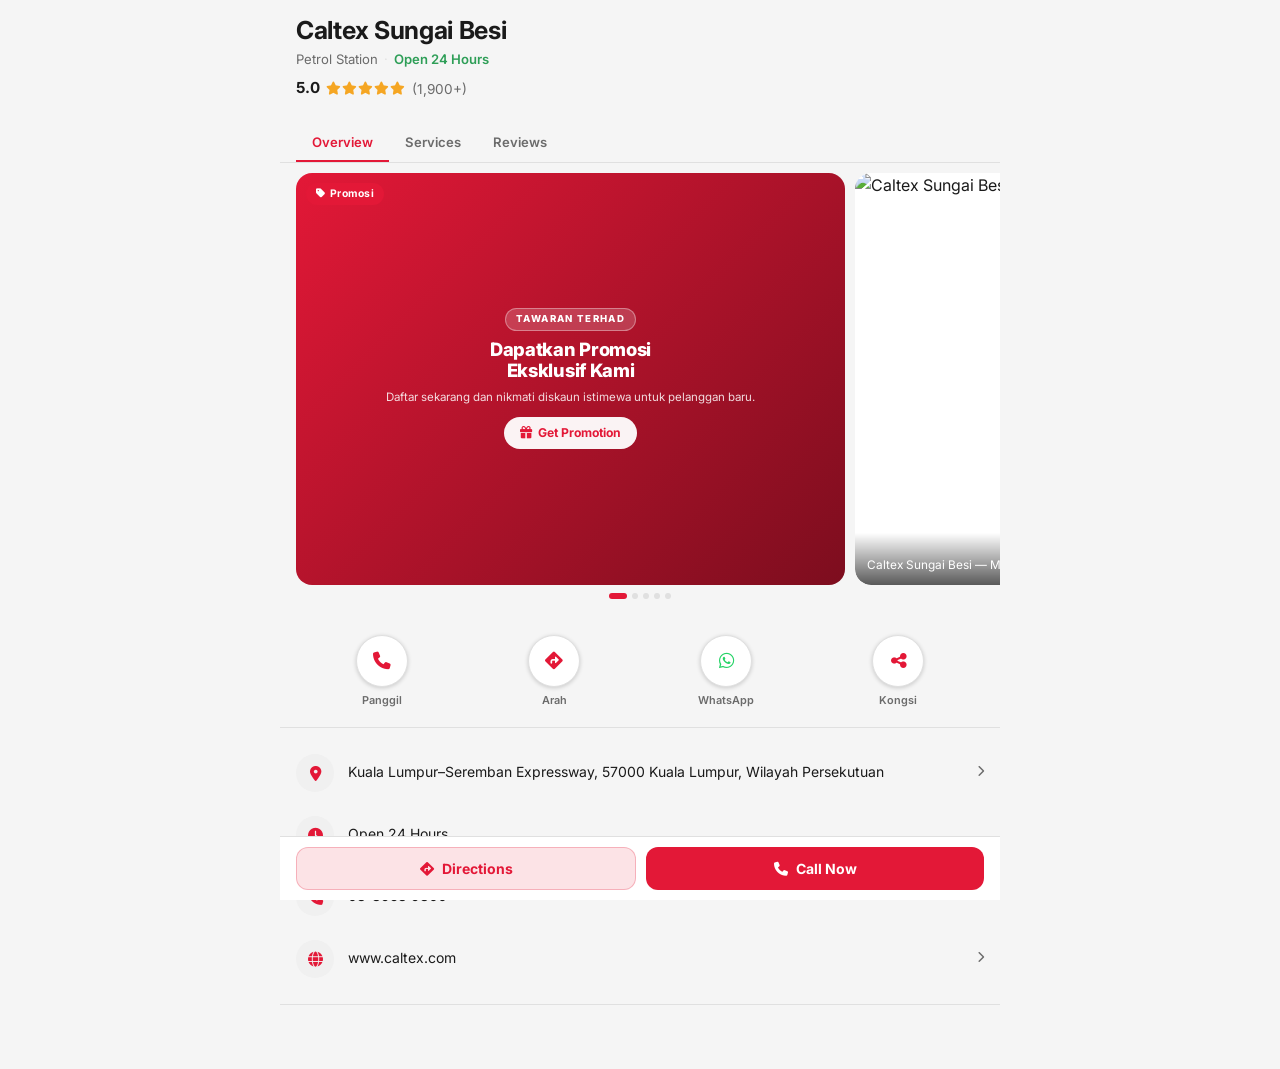
==== index.html @ c64940b6 "feat: initial release — local business profile template - Google Business Profile-style mobile web p" ====
<!DOCTYPE html>
<html lang="en">
<head>
  <meta charset="UTF-8" />
  <meta name="viewport" content="width=device-width, initial-scale=1.0, viewport-fit=cover" />

  <link rel="preconnect" href="https://res.cloudinary.com" />
  <link rel="preconnect" href="https://www.googletagmanager.com" />
  <link rel="preconnect" href="https://connect.facebook.net" />
  <link rel="preconnect" href="https://fonts.googleapis.com" />
  <link rel="preconnect" href="https://fonts.gstatic.com" crossorigin />

  <link rel="stylesheet" href="https://cdnjs.cloudflare.com/ajax/libs/font-awesome/6.5.1/css/all.min.css"
    media="print" onload="this.media='all'" />
  <noscript><link rel="stylesheet" href="https://cdnjs.cloudflare.com/ajax/libs/font-awesome/6.5.1/css/all.min.css" /></noscript>

  <link href="https://fonts.googleapis.com/css2?family=Inter:wght@400;500;600;700;800&display=swap" rel="stylesheet" />
  <link rel="stylesheet" href="style.css" />
  <meta name="theme-color" content="#E31837" />
  <title>Local Business Profile</title>
</head>

<body>
<div class="page-wrapper">

  <!-- ══════════════════════════════
       1. BUSINESS HEADER
  ══════════════════════════════ -->
  <section class="biz-header" aria-labelledby="biz-name">
    <h1 id="biz-name" class="biz-name">Loading…</h1>
    <div class="biz-meta">
      <span id="biz-category" class="biz-category"></span>
      <span class="biz-separator">·</span>
      <span id="biz-open-badge" class="biz-open-badge"></span>
    </div>
    <div class="biz-rating-row">
      <span id="biz-rating-num" class="biz-rating-num"></span>
      <span id="biz-stars" class="biz-stars"></span>
      <span id="biz-review-count" class="biz-review-count"></span>
    </div>
  </section>


  <!-- ══════════════════════════════
       2. TAB NAVIGATION
  ══════════════════════════════ -->
  <nav class="tabs-nav" role="tablist" aria-label="Profile sections">
    <button class="tab-btn active" role="tab" data-tab="overview"  aria-selected="true">Overview</button>
    <button class="tab-btn"        role="tab" data-tab="services"  aria-selected="false">Services</button>
    <button class="tab-btn"        role="tab" data-tab="reviews"   aria-selected="false">Reviews</button>
  </nav>


  <!-- ══════════════════════════════
       3. TAB CONTENT
  ══════════════════════════════ -->
  <div class="tab-content">

    <!-- ── OVERVIEW ── -->
    <div id="panel-overview" class="tab-panel active">

      <!-- Carousel — 2 visible, promo is slide 0 -->
      <section class="carousel-section" aria-label="Business photos">
        <div class="carousel-viewport">
          <div id="carousel-track" class="carousel-track" role="listbox" aria-live="polite"></div>
        </div>
        <div id="carousel-dots" class="carousel-dots" role="tablist" aria-label="Select photo"></div>
      </section>

      <!-- 4 action buttons -->
      <section class="action-buttons-section" aria-label="Quick actions">
        <div id="action-buttons" class="action-buttons"></div>
      </section>

      <!-- Business Details -->
      <section class="details-section" aria-label="Business details">
        <div id="business-details"></div>
      </section>

    </div><!-- /panel-overview -->


    <!-- ── SERVICES ── -->
    <div id="panel-services" class="tab-panel">
      <section class="services-panel" aria-label="Services & highlights">
        <div id="highlights-list" class="highlights-list"></div>
      </section>
    </div><!-- /panel-services -->


    <!-- ── REVIEWS ── -->
    <div id="panel-reviews" class="tab-panel">
      <section class="reviews-section" aria-label="Customer reviews">
        <div class="reviews-header">
          <div class="reviews-summary">
            <div id="reviews-big-rating" class="reviews-big-rating">5.0</div>
            <div>
              <div id="reviews-big-stars" class="reviews-big-stars"></div>
              <div style="font-size:0.72rem;color:var(--color-text-muted);margin-top:2px;">Google Reviews</div>
            </div>
          </div>
        </div>
        <div id="reviews-list" class="reviews-list"></div>
      </section>
    </div><!-- /panel-reviews -->

  </div><!-- /tab-content -->


  <!-- ══════════════════════════════
       STICKY BOTTOM BAR
  ══════════════════════════════ -->
  <div class="sticky-bar" role="navigation" aria-label="Primary actions">
    <button class="sticky-btn sticky-btn-secondary" id="sticky-directions" aria-label="Get Directions">
      <i class="fa-solid fa-diamond-turn-right"></i>
      Directions
    </button>
    <button class="sticky-btn sticky-btn-primary" id="sticky-call" aria-label="Call Now">
      <i class="fa-solid fa-phone"></i>
      Call Now
    </button>
  </div>

</div><!-- /page-wrapper -->


<!-- ══════════════════════════════
     PROMOTION MODAL
══════════════════════════════ -->
<div id="promo-modal" class="modal-overlay" role="dialog" aria-modal="true" aria-labelledby="modal-title" hidden>
  <div class="modal-sheet">
    <div class="modal-handle" aria-hidden="true"></div>
    <button id="modal-close" class="modal-close" aria-label="Close">
      <i class="fa-solid fa-xmark"></i>
    </button>
    <div id="modal-form-state">
      <div class="modal-header">
        <div class="modal-icon"><i class="fa-solid fa-gift"></i></div>
        <h2 id="modal-title" class="modal-title"></h2>
        <p  id="modal-desc"  class="modal-desc"></p>
      </div>
      <div class="modal-body">
        <div class="form-group" id="field-name">
          <label class="form-label" for="input-name"></label>
          <input type="text"  id="input-name"  class="form-input" autocomplete="name"  enterkeyhint="next" />
          <span class="form-error" id="error-name" aria-live="polite"></span>
        </div>
        <div class="form-group" id="field-phone">
          <label class="form-label" for="input-phone"></label>
          <div class="input-prefix-wrap">
            <span class="input-prefix">+60</span>
            <input type="tel" id="input-phone" class="form-input has-prefix" autocomplete="tel" inputmode="numeric" pattern="[0-9]*" maxlength="11" enterkeyhint="next" />
          </div>
          <span class="form-error" id="error-phone" aria-live="polite"></span>
        </div>
        <div class="form-group" id="field-email" style="display:none;">
          <label class="form-label" for="input-email"></label>
          <input type="email" id="input-email" class="form-input" autocomplete="email" inputmode="email" enterkeyhint="send" />
          <span class="form-error" id="error-email" aria-live="polite"></span>
        </div>
        <button id="promo-submit" class="promo-submit-btn" type="button">
          <span id="submit-label"></span>
          <i class="fa-solid fa-arrow-right"></i>
        </button>
        <p class="form-privacy">
          <i class="fa-solid fa-lock"></i>
          Your information is safe and will not be shared.
        </p>
      </div>
    </div>
    <div id="modal-success-state" hidden>
      <div class="modal-success">
        <div class="success-icon"><i class="fa-solid fa-circle-check"></i></div>
        <h3 id="success-title"   class="success-title"></h3>
        <p  id="success-message" class="success-message"></p>
        <button id="modal-success-close" class="promo-submit-btn" style="margin-top:24px;">Close</button>
      </div>
    </div>
  </div>
</div>

<!-- TOAST -->
<div id="toast" role="status" aria-live="polite" aria-atomic="true"></div>

<!-- SCRIPTS -->
<script src="config.js"></script>
<script src="tracker.js"></script>
<script src="app.js"></script>
<script>
  document.addEventListener('DOMContentLoaded', () => {
    // Reviews big rating
    const bigRating = document.getElementById('reviews-big-rating');
    const bigStars  = document.getElementById('reviews-big-stars');
    if (bigRating) bigRating.textContent = CONFIG.business.rating;
    if (bigStars)  bigStars.innerHTML = Array.from({length:5},(_,i) =>
      i < Math.round(parseFloat(CONFIG.business.rating))
        ? '<i class="fa-solid fa-star"></i>'
        : '<i class="fa-regular fa-star"></i>'
    ).join('');

    // Sticky bar
    document.getElementById('sticky-directions')?.addEventListener('click', () => {
      window.open(CONFIG.business.mapEmbed, '_blank');
      Tracker.fireAll('directions');
    });
    document.getElementById('sticky-call')?.addEventListener('click', () => {
      window.location.href = `tel:${CONFIG.business.phone.replace(/[\s-]/g,'')}`;
      Tracker.fireAll('call');
    });
  });
</script>

</body>
</html>
---- style.css ----
/* ============================================================
   STYLE.CSS — Local Business Profile Template
   All colors derive from CSS variables set by app.js via config.js
   ============================================================ */

/* ── Reset & Base ── */
*, *::before, *::after {
  box-sizing: border-box;
  margin: 0;
  padding: 0;
}

:root {
  /* Fallback tokens — overridden by app.js at runtime */
  --color-bg:           #F5F5F5;
  --color-surface:      #FFFFFF;
  --color-surface-2:    #F0F0F0;
  --color-border:       #E0E0E0;
  --color-text:         #1A1A1A;
  --color-text-muted:   #6B6B6B;
  --color-accent:       #E31837;
  --color-accent-text:  #FFFFFF;
  --color-accent-soft:  rgba(227,24,55,0.10);
  --color-accent-mid:   rgba(227,24,55,0.22);
  --star-color:         #F5A623;

  --radius-sm:    8px;
  --radius-md:    12px;
  --radius-lg:    16px;
  --radius-pill:  999px;

  --shadow-card:  0 2px 12px rgba(0,0,0,0.35);
  --shadow-btn:   0 4px 14px rgba(0,0,0,0.25);

  --font-body:    'Inter', 'Segoe UI', system-ui, sans-serif;
  --font-display: 'Inter', 'Segoe UI', system-ui, sans-serif;

  --transition:   0.22s ease;
  --max-width:    720px;
}

html {
  font-size: 16px;
  -webkit-text-size-adjust: 100%;
  scroll-behavior: smooth;
}

body {
  font-family: var(--font-body);
  background-color: var(--color-bg);
  color: var(--color-text);
  min-height: 100vh;
  line-height: 1.5;
  -webkit-font-smoothing: antialiased;
}

/* ── Container ── */
.page-wrapper {
  max-width: var(--max-width);
  margin: 0 auto;
  background-color: var(--color-bg);
  min-height: 100vh;
  position: relative;
}

/* ── Typography ── */
h1, h2, h3 { font-family: var(--font-display); line-height: 1.2; }
a { color: var(--color-accent); text-decoration: none; }
button { cursor: pointer; border: none; background: none; font-family: inherit; }

/* ── Image Skeleton Shimmer ── */
@keyframes shimmer {
  0%   { background-position: -200% 0; }
  100% { background-position:  200% 0; }
}
.skeleton {
  background: linear-gradient(90deg,
    var(--color-surface) 25%,
    var(--color-surface-2) 50%,
    var(--color-surface) 75%);
  background-size: 200% 100%;
  animation: shimmer 1.4s infinite;
}

/* ────────────────────────────────
   CAROUSEL — 2-visible peek layout
──────────────────────────────── */
.carousel-section {
  width: 100%;
  padding: 10px 0 6px;
}

/* Viewport clips the track; left padding creates inset start */
.carousel-viewport {
  overflow: hidden;
  padding-left: 16px;
}

.carousel-track {
  display: flex;
  gap: 10px;
  transition: transform 0.42s cubic-bezier(0.4, 0, 0.2, 1);
  will-change: transform;
}

/* 78% wide → second slide peeks ~14% on right edge */
.carousel-slide {
  flex: 0 0 78%;
  border-radius: var(--radius-lg);
  overflow: hidden;
  position: relative;
  background: var(--color-surface);
  aspect-ratio: 4 / 3;
  cursor: default;
}

.carousel-img {
  width: 100%;
  height: 100%;
  object-fit: cover;
  display: block;
  transition: opacity 0.3s;
}
.carousel-img.lazy { opacity: 0; }
.carousel-img:not(.lazy) { opacity: 1; }

.carousel-caption {
  position: absolute;
  bottom: 0; left: 0; right: 0;
  padding: 24px 12px 10px;
  font-size: 0.74rem;
  color: #fff;
  background: linear-gradient(transparent, rgba(0,0,0,0.65));
  pointer-events: none;
  border-radius: 0 0 var(--radius-lg) var(--radius-lg);
}

/* Promo slide */
.promo-slide { cursor: pointer; }
.promo-slide:active { transform: scale(0.985); transition: transform 0.1s; }

.promo-slide-badge-overlay {
  position: absolute;
  top: 10px; left: 10px;
  background: var(--color-accent);
  color: var(--color-accent-text);
  font-size: 0.65rem;
  font-weight: 700;
  letter-spacing: 0.05em;
  padding: 3px 10px;
  border-radius: var(--radius-pill);
  display: flex;
  align-items: center;
  gap: 4px;
  z-index: 2;
}

/* Gradient promo slide (no image) */
.promo-slide-gradient {
  width: 100%; height: 100%;
  background: linear-gradient(135deg,
    var(--color-accent) 0%,
    color-mix(in srgb, var(--color-accent) 55%, #000) 100%);
  display: flex;
  flex-direction: column;
  align-items: center;
  justify-content: center;
  gap: 8px;
  padding: 20px 16px;
  text-align: center;
  color: var(--color-accent-text);
}

.promo-badge {
  display: inline-block;
  background: rgba(255,255,255,0.18);
  border: 1px solid rgba(255,255,255,0.35);
  border-radius: var(--radius-pill);
  font-size: 0.6rem;
  font-weight: 800;
  letter-spacing: 0.14em;
  text-transform: uppercase;
  padding: 3px 10px;
}

.promo-headline {
  font-size: 1.15rem;
  font-weight: 800;
  line-height: 1.15;
  letter-spacing: -0.3px;
  white-space: pre-line;
}

.promo-subtext {
  font-size: 0.72rem;
  opacity: 0.85;
  line-height: 1.4;
}

.promo-cta-pill {
  margin-top: 4px;
  background: rgba(255,255,255,0.95);
  color: var(--color-accent);
  border-radius: var(--radius-pill);
  padding: 7px 16px;
  font-size: 0.76rem;
  font-weight: 700;
  display: flex;
  align-items: center;
  gap: 6px;
}

/* Dots — pill style for active */
.carousel-dots {
  display: flex;
  justify-content: center;
  align-items: center;
  gap: 5px;
  padding: 8px 0 2px;
}
.carousel-dot {
  width: 6px; height: 6px;
  border-radius: 3px;
  background: var(--color-border);
  border: none;
  cursor: pointer;
  padding: 0;
  transition: background var(--transition), width 0.25s ease;
}
.carousel-dot.active {
  background: var(--color-accent);
  width: 18px;
}



/* ────────────────────────────────
   BUSINESS HEADER — topmost, sits above tabs
──────────────────────────────── */
.biz-header {
  padding: 16px 16px 12px;
  background: var(--color-bg);
}

.biz-name {
  font-size: 1.55rem;
  font-weight: 700;
  letter-spacing: -0.3px;
  margin-bottom: 4px;
}

.biz-meta {
  display: flex;
  align-items: center;
  flex-wrap: wrap;
  gap: 6px;
  font-size: 0.82rem;
  color: var(--color-text-muted);
  margin-bottom: 8px;
}

.biz-category {
  color: var(--color-text-muted);
}

.biz-separator { color: var(--color-border); }

.biz-open-badge {
  color: #2E9E57;
  font-weight: 600;
}

.biz-rating-row {
  display: flex;
  align-items: center;
  gap: 6px;
  font-size: 0.85rem;
}

.biz-rating-num {
  font-weight: 700;
  font-size: 0.95rem;
}

.biz-stars { color: var(--star-color); font-size: 0.82rem; }
.biz-stars i { margin-right: 1px; }

.biz-review-count { color: var(--color-text-muted); }

/* ────────────────────────────────
   TABS
──────────────────────────────── */
.tabs-nav {
  display: flex;
  padding: 0 16px;
  margin-top: 12px;
  border-bottom: 1px solid var(--color-border);
  gap: 0;
  overflow-x: auto;
  scrollbar-width: none;
}
.tabs-nav::-webkit-scrollbar { display: none; }

.tab-btn {
  flex: 0 0 auto;
  padding: 10px 16px;
  font-size: 0.82rem;
  font-weight: 600;
  color: var(--color-text-muted);
  border-bottom: 2px solid transparent;
  transition: color var(--transition), border-color var(--transition);
  white-space: nowrap;
}
.tab-btn.active {
  color: var(--color-accent);
  border-bottom-color: var(--color-accent);
}

.tab-panel { display: none; }
.tab-panel.active { display: block; }

/* ────────────────────────────────
   ACTION BUTTONS — circle icon, 4-up row
──────────────────────────────── */
.action-buttons-section {
  padding: 18px 16px 14px;
  border-bottom: 1px solid var(--color-border);
}

.action-buttons {
  display: grid;
  grid-template-columns: repeat(4, 1fr);
  gap: 0;
}

.action-btn {
  display: flex;
  flex-direction: column;
  align-items: center;
  gap: 7px;
  padding: 10px 4px 6px;
  background: none;
  border: none;
  color: var(--color-text);
  position: relative;
  -webkit-tap-highlight-color: transparent;
}

.action-btn-circle {
  width: 52px; height: 52px;
  border-radius: 50%;
  background: var(--color-surface);
  border: 1px solid var(--color-border);
  display: flex; align-items: center; justify-content: center;
  font-size: 1.1rem;
  color: var(--color-accent);
  transition: background var(--transition), transform 0.12s, border-color var(--transition);
  box-shadow: 0 1px 4px rgba(0,0,0,0.18);
}

.action-btn:active .action-btn-circle,
.action-btn.pressed .action-btn-circle {
  transform: scale(0.9);
  background: var(--color-accent-soft);
  border-color: var(--color-accent-mid);
}

/* WhatsApp gets green tint */
.action-btn[data-action="whatsapp"] .action-btn-circle {
  color: #25D366;
}

.action-btn-label {
  font-size: 0.68rem;
  font-weight: 600;
  text-align: center;
  color: var(--color-text-muted);
  line-height: 1.2;
}



/* ────────────────────────────────
   BUSINESS DETAILS
──────────────────────────────── */
.details-section {
  padding: 14px 0;
  border-bottom: 1px solid var(--color-border);
}

.detail-row {
  display: flex;
  align-items: flex-start;
  gap: 14px;
  padding: 12px 16px;
  transition: background var(--transition);
  position: relative;
}
.detail-row.clickable { cursor: pointer; }
.detail-row.clickable:hover { background: var(--color-surface-2); }
.detail-row.clickable:active { background: var(--color-surface); }

.detail-icon {
  width: 38px; height: 38px;
  border-radius: 50%;
  background: var(--color-surface-2);
  display: flex; align-items: center; justify-content: center;
  color: var(--color-accent);
  font-size: 0.95rem;
  flex-shrink: 0;
}

.detail-text {
  flex: 1;
  font-size: 0.875rem;
  line-height: 1.45;
  padding-top: 8px;
  color: var(--color-text);
}

.detail-arrow {
  color: var(--color-text-muted);
  font-size: 0.72rem;
  padding-top: 12px;
  flex-shrink: 0;
}

/* ────────────────────────────────
   SERVICES / HIGHLIGHTS PANEL
──────────────────────────────── */
.services-panel {
  padding: 16px;
}

.highlights-list {
  display: flex;
  flex-direction: column;
  gap: 12px;
}

.highlight-card {
  display: flex;
  align-items: flex-start;
  gap: 14px;
  background: var(--color-surface);
  border: 1px solid var(--color-border);
  border-radius: var(--radius-lg);
  padding: 16px;
  box-shadow: 0 1px 4px rgba(0,0,0,0.06);
  transition: box-shadow var(--transition), transform 0.15s;
}
.highlight-card:hover {
  box-shadow: 0 4px 14px rgba(0,0,0,0.10);
  transform: translateY(-1px);
}

/* Thumbnail — Cloudinary image */
.highlight-thumb-wrap {
  flex-shrink: 0;
  width: 72px; height: 72px;
  border-radius: var(--radius-md);
  overflow: hidden;
}

.highlight-thumb {
  width: 100%; height: 100%;
  object-fit: cover;
  display: block;
}

/* Icon-only thumbnail (no image) */
.highlight-icon-thumb {
  width: 72px; height: 72px;
  border-radius: var(--radius-md);
  background: var(--color-accent-soft);
  border: 1.5px solid var(--color-accent-mid);
  display: flex;
  align-items: center;
  justify-content: center;
  color: var(--color-accent);
  font-size: 1.6rem;
}

.highlight-body {
  flex: 1;
  min-width: 0;
}

.highlight-title {
  font-size: 0.9rem;
  font-weight: 700;
  color: var(--color-text);
  margin-bottom: 5px;
  line-height: 1.3;
}

.highlight-desc {
  font-size: 0.78rem;
  color: var(--color-text-muted);
  line-height: 1.55;
}

/* ────────────────────────────────
   REVIEWS
──────────────────────────────── */
.reviews-section {
  padding: 14px 16px 24px;
}

.reviews-header {
  display: flex;
  align-items: center;
  justify-content: space-between;
  margin-bottom: 14px;
}

.reviews-summary {
  display: flex;
  align-items: baseline;
  gap: 8px;
}

.reviews-big-rating {
  font-size: 2.4rem;
  font-weight: 800;
  line-height: 1;
  color: var(--color-text);
}

.reviews-big-stars {
  color: var(--star-color);
  font-size: 0.82rem;
}

.reviews-list {
  display: flex;
  flex-direction: column;
  gap: 12px;
}

.review-card {
  background: var(--color-surface);
  border-radius: var(--radius-md);
  padding: 14px;
  border: 1px solid var(--color-border);
}

.review-header {
  display: flex;
  align-items: center;
  gap: 10px;
  margin-bottom: 8px;
}

.review-avatar {
  width: 36px; height: 36px;
  border-radius: 50%;
  background: var(--color-accent);
  color: var(--color-accent-text);
  display: flex; align-items: center; justify-content: center;
  font-size: 0.9rem;
  font-weight: 700;
  flex-shrink: 0;
}

.review-meta { flex: 1; }
.review-name { font-weight: 600; font-size: 0.875rem; }
.review-stars { color: var(--star-color); font-size: 0.7rem; margin-top: 2px; }

.review-time {
  font-size: 0.72rem;
  color: var(--color-text-muted);
  white-space: nowrap;
}

.review-text {
  font-size: 0.82rem;
  color: var(--color-text-muted);
  line-height: 1.55;
}

/* ────────────────────────────────
   TOAST NOTIFICATION
──────────────────────────────── */
#toast {
  position: fixed;
  bottom: 28px;
  left: 50%;
  transform: translateX(-50%) translateY(16px);
  background: var(--color-surface-2);
  color: var(--color-text);
  padding: 10px 20px;
  border-radius: var(--radius-pill);
  font-size: 0.82rem;
  font-weight: 600;
  box-shadow: var(--shadow-card);
  border: 1px solid var(--color-border);
  opacity: 0;
  transition: opacity 0.3s, transform 0.3s;
  pointer-events: none;
  z-index: 100;
  white-space: nowrap;
}
#toast.visible {
  opacity: 1;
  transform: translateX(-50%) translateY(0);
}

/* ────────────────────────────────
   STICKY CALL BAR (bottom)
──────────────────────────────── */
.sticky-bar {
  position: sticky;
  bottom: 0;
  left: 0; right: 0;
  background: var(--color-surface);
  border-top: 1px solid var(--color-border);
  padding: 10px 16px;
  display: flex;
  gap: 10px;
  z-index: 50;
  backdrop-filter: blur(8px);
}

.sticky-btn {
  flex: 1;
  padding: 12px;
  border-radius: var(--radius-md);
  font-size: 0.875rem;
  font-weight: 700;
  display: flex;
  align-items: center;
  justify-content: center;
  gap: 8px;
  transition: opacity var(--transition), transform 0.1s;
}
.sticky-btn:active { transform: scale(0.97); }

.sticky-btn-primary {
  background: var(--color-accent);
  color: var(--color-accent-text);
}
.sticky-btn-secondary {
  background: var(--color-accent-soft);
  color: var(--color-accent);
  border: 1px solid var(--color-accent-mid);
}

/* ────────────────────────────────
   BOTTOM SAFE AREA PADDING
──────────────────────────────── */
.tab-content {
  padding-bottom: env(safe-area-inset-bottom, 0px);
}

/* ────────────────────────────────
   REDUCED MOTION
──────────────────────────────── */
@media (prefers-reduced-motion: reduce) {
  .carousel-track,
  .action-btn,
  .detail-row,
  .carousel-img { transition: none; }
  .skeleton { animation: none; }
}

/* ────────────────────────────────
   MODAL — Bottom Sheet
──────────────────────────────── */
.modal-overlay {
  position: fixed;
  inset: 0;
  background: rgba(0,0,0,0.6);
  z-index: 200;
  display: flex;
  align-items: flex-end;
  justify-content: center;
  backdrop-filter: blur(3px);
  opacity: 0;
  transition: opacity 0.28s ease;
}
.modal-overlay.is-open {
  opacity: 1;
}
.modal-overlay[hidden] {
  display: none;
}

.modal-sheet {
  width: 100%;
  max-width: var(--max-width);
  background: var(--color-surface);
  border-radius: var(--radius-lg) var(--radius-lg) 0 0;
  padding: 0 0 env(safe-area-inset-bottom, 16px);
  position: relative;
  transform: translateY(100%);
  transition: transform 0.32s cubic-bezier(0.4, 0, 0.2, 1);
  max-height: 92vh;
  overflow-y: auto;
  overscroll-behavior: contain;
}
.modal-overlay.is-open .modal-sheet {
  transform: translateY(0);
}

.modal-handle {
  width: 40px;
  height: 4px;
  background: var(--color-border);
  border-radius: 2px;
  margin: 12px auto 0;
}

.modal-close {
  position: absolute;
  top: 14px;
  right: 16px;
  width: 32px; height: 32px;
  border-radius: 50%;
  background: var(--color-surface-2);
  color: var(--color-text-muted);
  font-size: 0.9rem;
  display: flex; align-items: center; justify-content: center;
  transition: background var(--transition), color var(--transition);
}
.modal-close:hover {
  background: var(--color-border);
  color: var(--color-text);
}

.modal-header {
  padding: 20px 24px 0;
  text-align: center;
}

.modal-icon {
  width: 52px; height: 52px;
  border-radius: 50%;
  background: var(--color-accent-soft);
  color: var(--color-accent);
  display: flex; align-items: center; justify-content: center;
  font-size: 1.4rem;
  margin: 0 auto 14px;
}

.modal-title {
  font-size: 1.15rem;
  font-weight: 700;
  margin-bottom: 6px;
}

.modal-desc {
  font-size: 0.82rem;
  color: var(--color-text-muted);
  line-height: 1.5;
}

.modal-body {
  padding: 20px 24px 16px;
  display: flex;
  flex-direction: column;
  gap: 14px;
}

/* ── Form Fields ── */
.form-group {
  display: flex;
  flex-direction: column;
  gap: 5px;
}

.form-label {
  font-size: 0.78rem;
  font-weight: 600;
  color: var(--color-text-muted);
  text-transform: uppercase;
  letter-spacing: 0.06em;
}

.form-input {
  width: 100%;
  padding: 13px 14px;
  background: var(--color-surface-2);
  border: 1.5px solid var(--color-border);
  border-radius: var(--radius-md);
  color: var(--color-text);
  font-size: 1rem;
  font-family: var(--font-body);
  outline: none;
  transition: border-color var(--transition), box-shadow var(--transition);
  -webkit-appearance: none;
}
.form-input:focus {
  border-color: var(--color-accent);
  box-shadow: 0 0 0 3px var(--color-accent-soft);
}
.form-input.is-error {
  border-color: #e53935;
  box-shadow: 0 0 0 3px rgba(229,57,53,0.12);
}
.form-input::placeholder { color: var(--color-text-muted); opacity: 0.7; }

/* Phone prefix */
.input-prefix-wrap {
  display: flex;
  align-items: stretch;
  border: 1.5px solid var(--color-border);
  border-radius: var(--radius-md);
  overflow: hidden;
  background: var(--color-surface-2);
  transition: border-color var(--transition), box-shadow var(--transition);
}
.input-prefix-wrap:focus-within {
  border-color: var(--color-accent);
  box-shadow: 0 0 0 3px var(--color-accent-soft);
}
.input-prefix {
  padding: 0 12px;
  background: var(--color-surface);
  color: var(--color-text-muted);
  font-size: 0.92rem;
  font-weight: 600;
  display: flex;
  align-items: center;
  border-right: 1.5px solid var(--color-border);
  white-space: nowrap;
}
.form-input.has-prefix {
  border: none;
  border-radius: 0;
  background: var(--color-surface-2);
  box-shadow: none;
  flex: 1;
}
.form-input.has-prefix:focus { box-shadow: none; }
.input-prefix-wrap.is-error { border-color: #e53935; box-shadow: 0 0 0 3px rgba(229,57,53,0.12); }

.form-error {
  font-size: 0.72rem;
  color: #e53935;
  min-height: 16px;
  display: block;
}

/* ── Submit Button ── */
.promo-submit-btn {
  width: 100%;
  padding: 15px;
  background: var(--color-accent);
  color: var(--color-accent-text);
  border-radius: var(--radius-md);
  font-size: 0.95rem;
  font-weight: 700;
  display: flex;
  align-items: center;
  justify-content: center;
  gap: 10px;
  transition: opacity var(--transition), transform 0.1s;
  border: none;
  cursor: pointer;
  font-family: var(--font-body);
  margin-top: 4px;
}
.promo-submit-btn:hover { opacity: 0.9; }
.promo-submit-btn:active { transform: scale(0.98); }
.promo-submit-btn:disabled {
  opacity: 0.6;
  cursor: not-allowed;
  transform: none;
}

/* Spinner for loading state */
.promo-submit-btn .btn-spinner {
  width: 18px; height: 18px;
  border: 2px solid rgba(255,255,255,0.35);
  border-top-color: #fff;
  border-radius: 50%;
  animation: spin 0.65s linear infinite;
  flex-shrink: 0;
}
@keyframes spin {
  to { transform: rotate(360deg); }
}

.form-privacy {
  text-align: center;
  font-size: 0.7rem;
  color: var(--color-text-muted);
  display: flex;
  align-items: center;
  justify-content: center;
  gap: 5px;
}

/* ── Success State ── */
.modal-success {
  padding: 28px 24px 24px;
  text-align: center;
  display: flex;
  flex-direction: column;
  align-items: center;
  gap: 10px;
}

.success-icon {
  width: 64px; height: 64px;
  border-radius: 50%;
  background: rgba(46,158,87,0.12);
  color: #2E9E57;
  font-size: 2rem;
  display: flex; align-items: center; justify-content: center;
  margin-bottom: 6px;
}

.success-title {
  font-size: 1.2rem;
  font-weight: 700;
}

.success-message {
  font-size: 0.85rem;
  color: var(--color-text-muted);
  line-height: 1.55;
  max-width: 280px;
}


@media print {
  .carousel-nav,
  .action-buttons-section,
  .sticky-bar { display: none; }
}
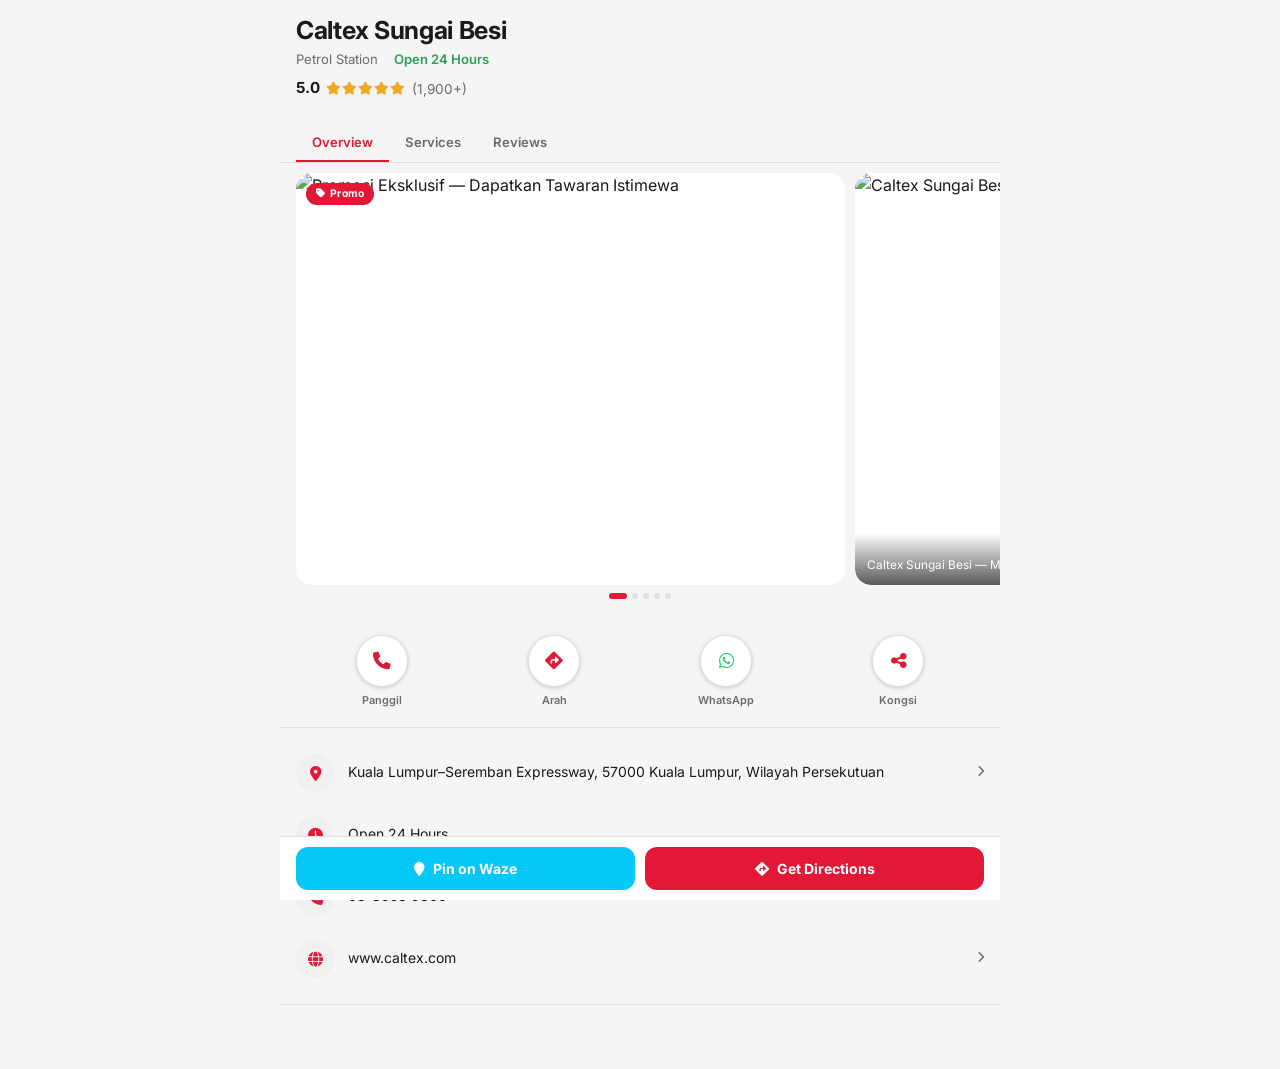
==== commit e6247706: "feat: promo image, 16:9 service cards, Waze pin modal - Promo slide: Cloudinary image (caltex-cbtl) " ====
--- a/index.html
+++ b/index.html
@@ -111,17 +111,80 @@
        STICKY BOTTOM BAR
   ══════════════════════════════ -->
   <div class="sticky-bar" role="navigation" aria-label="Primary actions">
-    <button class="sticky-btn sticky-btn-secondary" id="sticky-directions" aria-label="Get Directions">
+    <button class="sticky-btn sticky-btn-waze" id="sticky-waze" aria-label="Pin on Waze">
+      <i class="fa-solid fa-location-pin"></i>
+      Pin on Waze
+    </button>
+    <button class="sticky-btn sticky-btn-primary" id="sticky-directions" aria-label="Get Directions">
       <i class="fa-solid fa-diamond-turn-right"></i>
-      Directions
-    </button>
-    <button class="sticky-btn sticky-btn-primary" id="sticky-call" aria-label="Call Now">
-      <i class="fa-solid fa-phone"></i>
-      Call Now
+      Get Directions
     </button>
   </div>
 
 </div><!-- /page-wrapper -->
+
+
+<!-- ══════════════════════════════
+     WAZE PIN INSTRUCTION MODAL
+══════════════════════════════ -->
+<div id="waze-modal" class="modal-overlay" role="dialog" aria-modal="true" aria-labelledby="waze-modal-title" hidden>
+  <div class="modal-sheet">
+    <div class="modal-handle" aria-hidden="true"></div>
+    <button id="waze-modal-close" class="modal-close" aria-label="Close">
+      <i class="fa-solid fa-xmark"></i>
+    </button>
+
+    <div class="modal-header">
+      <div class="modal-icon waze-icon">
+        <i class="fa-solid fa-location-pin"></i>
+      </div>
+      <h2 id="waze-modal-title" class="modal-title">How to Pin on Waze</h2>
+      <p class="modal-desc">Save our location to your Waze so you can navigate here anytime — even offline.</p>
+    </div>
+
+    <div class="waze-steps">
+      <div class="waze-step">
+        <div class="waze-step-num">1</div>
+        <div class="waze-step-body">
+          <div class="waze-step-title">Tap "Open in Waze" below</div>
+          <div class="waze-step-desc">This opens Waze and drops a pin at our exact location.</div>
+        </div>
+      </div>
+      <div class="waze-step">
+        <div class="waze-step-num">2</div>
+        <div class="waze-step-body">
+          <div class="waze-step-title">Tap the pin on the map</div>
+          <div class="waze-step-desc">A popup will appear at the bottom of your screen with the location name.</div>
+        </div>
+      </div>
+      <div class="waze-step">
+        <div class="waze-step-num">3</div>
+        <div class="waze-step-body">
+          <div class="waze-step-title">Tap <strong>"Save"</strong> or <strong>"Add to favourites"</strong></div>
+          <div class="waze-step-desc">The pin is now saved. Find it anytime under <em>My Waze → Saved Places</em>.</div>
+        </div>
+      </div>
+      <div class="waze-step">
+        <div class="waze-step-num">4</div>
+        <div class="waze-step-body">
+          <div class="waze-step-title">Navigate anytime</div>
+          <div class="waze-step-desc">Tap the saved place and hit <strong>"Go"</strong> — Waze will guide you with live traffic.</div>
+        </div>
+      </div>
+    </div>
+
+    <div class="waze-actions">
+      <button id="waze-open-btn" class="promo-submit-btn waze-open-btn">
+        <i class="fa-solid fa-location-pin"></i>
+        Open in Waze
+      </button>
+      <button id="waze-back-btn" class="waze-back-btn">
+        <i class="fa-solid fa-chevron-left"></i>
+        Back
+      </button>
+    </div>
+  </div>
+</div>
 
 
 <!-- ══════════════════════════════
@@ -198,14 +261,50 @@
         : '<i class="fa-regular fa-star"></i>'
     ).join('');
 
-    // Sticky bar
+    // Sticky bar — Pin on Waze
+    document.getElementById('sticky-waze')?.addEventListener('click', () => {
+      openWazeModal();
+      Tracker.fireAll('directions');
+    });
+
+    // Sticky bar — Get Directions (Google Maps)
     document.getElementById('sticky-directions')?.addEventListener('click', () => {
       window.open(CONFIG.business.mapEmbed, '_blank');
       Tracker.fireAll('directions');
     });
-    document.getElementById('sticky-call')?.addEventListener('click', () => {
-      window.location.href = `tel:${CONFIG.business.phone.replace(/[\s-]/g,'')}`;
-      Tracker.fireAll('call');
+
+    // Waze modal logic
+    function openWazeModal() {
+      const modal = document.getElementById('waze-modal');
+      if (!modal) return;
+      modal.hidden = false;
+      requestAnimationFrame(() => requestAnimationFrame(() => modal.classList.add('is-open')));
+      document.body.style.overflow = 'hidden';
+    }
+
+    function closeWazeModal() {
+      const modal = document.getElementById('waze-modal');
+      if (!modal) return;
+      modal.classList.remove('is-open');
+      document.body.style.overflow = '';
+      setTimeout(() => { modal.hidden = true; }, 300);
+    }
+
+    document.getElementById('waze-modal-close')?.addEventListener('click', closeWazeModal);
+    document.getElementById('waze-back-btn')?.addEventListener('click', closeWazeModal);
+    document.getElementById('waze-modal')?.addEventListener('click', e => {
+      if (e.target === document.getElementById('waze-modal')) closeWazeModal();
+    });
+
+    document.getElementById('waze-open-btn')?.addEventListener('click', () => {
+      const { wazeLat, wazeLng, wazeName } = CONFIG.business;
+      const url = `https://waze.com/ul?ll=${wazeLat},${wazeLng}&navigate=yes&q=${encodeURIComponent(wazeName)}`;
+      window.open(url, '_blank');
+      closeWazeModal();
+    });
+
+    document.addEventListener('keydown', e => {
+      if (e.key === 'Escape' && !document.getElementById('waze-modal')?.hidden) closeWazeModal();
     });
   });
 </script>
--- a/style.css
+++ b/style.css
@@ -426,7 +426,7 @@
 }
 
 /* ────────────────────────────────
-   SERVICES / HIGHLIGHTS PANEL
+   SERVICES / HIGHLIGHTS PANEL — 16:9 image cards
 ──────────────────────────────── */
 .services-panel {
   padding: 16px;
@@ -435,69 +435,64 @@
 .highlights-list {
   display: flex;
   flex-direction: column;
-  gap: 12px;
+  gap: 16px;
 }
 
 .highlight-card {
-  display: flex;
-  align-items: flex-start;
-  gap: 14px;
   background: var(--color-surface);
   border: 1px solid var(--color-border);
   border-radius: var(--radius-lg);
-  padding: 16px;
-  box-shadow: 0 1px 4px rgba(0,0,0,0.06);
+  overflow: hidden;
+  box-shadow: 0 1px 6px rgba(0,0,0,0.07);
   transition: box-shadow var(--transition), transform 0.15s;
 }
 .highlight-card:hover {
-  box-shadow: 0 4px 14px rgba(0,0,0,0.10);
-  transform: translateY(-1px);
-}
-
-/* Thumbnail — Cloudinary image */
-.highlight-thumb-wrap {
-  flex-shrink: 0;
-  width: 72px; height: 72px;
-  border-radius: var(--radius-md);
+  box-shadow: 0 4px 16px rgba(0,0,0,0.11);
+  transform: translateY(-2px);
+}
+
+/* 16:9 image container */
+.highlight-img-wrap {
+  width: 100%;
+  aspect-ratio: 16 / 9;
   overflow: hidden;
-}
-
-.highlight-thumb {
-  width: 100%; height: 100%;
+  background: var(--color-surface-2);
+}
+
+.highlight-img {
+  width: 100%;
+  height: 100%;
   object-fit: cover;
   display: block;
-}
-
-/* Icon-only thumbnail (no image) */
-.highlight-icon-thumb {
-  width: 72px; height: 72px;
-  border-radius: var(--radius-md);
-  background: var(--color-accent-soft);
-  border: 1.5px solid var(--color-accent-mid);
-  display: flex;
-  align-items: center;
-  justify-content: center;
-  color: var(--color-accent);
-  font-size: 1.6rem;
-}
-
+  transition: transform 0.35s ease, opacity 0.3s;
+}
+.highlight-img.lazy { opacity: 0; }
+.highlight-img:not(.lazy) { opacity: 1; }
+.highlight-card:hover .highlight-img { transform: scale(1.03); }
+
+.highlight-img-placeholder {
+  width: 100%;
+  height: 100%;
+  background: linear-gradient(135deg, var(--color-accent-soft), var(--color-accent-mid));
+}
+
+/* Text body */
 .highlight-body {
-  flex: 1;
-  min-width: 0;
+  padding: 14px 16px 16px;
 }
 
 .highlight-title {
-  font-size: 0.9rem;
+  font-size: 0.92rem;
   font-weight: 700;
   color: var(--color-text);
-  margin-bottom: 5px;
+  margin-bottom: 6px;
   line-height: 1.3;
 }
 
 .highlight-desc {
-  font-size: 0.78rem;
-  color: var(--color-text-muted);
-  line-height: 1.55;
+  font-size: 0.80rem;
+  color: var(--color-text-muted);
+  line-height: 1.6;
 }
 
 /* ────────────────────────────────
@@ -616,6 +611,7 @@
   background: var(--color-surface);
   border-top: 1px solid var(--color-border);
   padding: 10px 16px;
+  padding-bottom: calc(10px + env(safe-area-inset-bottom, 0px));
   display: flex;
   gap: 10px;
   z-index: 50;
@@ -624,27 +620,134 @@
 
 .sticky-btn {
   flex: 1;
+  padding: 13px;
+  border-radius: var(--radius-md);
+  font-size: 0.875rem;
+  font-weight: 700;
+  display: flex;
+  align-items: center;
+  justify-content: center;
+  gap: 8px;
+  border: none;
+  cursor: pointer;
+  font-family: var(--font-body);
+  transition: opacity var(--transition), transform 0.1s;
+}
+.sticky-btn:active { transform: scale(0.97); }
+
+.sticky-btn-primary {
+  background: var(--color-accent);
+  color: var(--color-accent-text);
+}
+
+/* Waze button — signature blue/teal */
+.sticky-btn-waze {
+  background: #05C8F7;
+  color: #ffffff;
+}
+.sticky-btn-waze:hover { opacity: 0.9; }
+
+/* ────────────────────────────────
+   WAZE INSTRUCTION MODAL
+──────────────────────────────── */
+.waze-icon {
+  background: rgba(5, 200, 247, 0.12) !important;
+  color: #05C8F7 !important;
+}
+
+.waze-steps {
+  padding: 4px 24px 8px;
+  display: flex;
+  flex-direction: column;
+  gap: 0;
+}
+
+.waze-step {
+  display: flex;
+  gap: 14px;
+  padding: 12px 0;
+  position: relative;
+}
+
+/* Connecting vertical line between steps */
+.waze-step:not(:last-child)::after {
+  content: '';
+  position: absolute;
+  left: 15px;
+  top: 44px;
+  bottom: 0;
+  width: 2px;
+  background: var(--color-border);
+}
+
+.waze-step-num {
+  flex-shrink: 0;
+  width: 32px; height: 32px;
+  border-radius: 50%;
+  background: #05C8F7;
+  color: #fff;
+  font-size: 0.82rem;
+  font-weight: 800;
+  display: flex;
+  align-items: center;
+  justify-content: center;
+  position: relative;
+  z-index: 1;
+}
+
+.waze-step-body {
+  flex: 1;
+  padding-top: 4px;
+}
+
+.waze-step-title {
+  font-size: 0.875rem;
+  font-weight: 600;
+  color: var(--color-text);
+  margin-bottom: 3px;
+  line-height: 1.3;
+}
+
+.waze-step-desc {
+  font-size: 0.775rem;
+  color: var(--color-text-muted);
+  line-height: 1.5;
+}
+
+.waze-actions {
+  padding: 8px 24px 20px;
+  display: flex;
+  flex-direction: column;
+  gap: 10px;
+}
+
+.waze-open-btn {
+  background: #05C8F7 !important;
+}
+
+.waze-back-btn {
+  width: 100%;
   padding: 12px;
   border-radius: var(--radius-md);
   font-size: 0.875rem;
-  font-weight: 700;
+  font-weight: 600;
   display: flex;
   align-items: center;
   justify-content: center;
   gap: 8px;
-  transition: opacity var(--transition), transform 0.1s;
-}
-.sticky-btn:active { transform: scale(0.97); }
-
-.sticky-btn-primary {
-  background: var(--color-accent);
-  color: var(--color-accent-text);
-}
-.sticky-btn-secondary {
-  background: var(--color-accent-soft);
-  color: var(--color-accent);
-  border: 1px solid var(--color-accent-mid);
-}
+  background: none;
+  border: 1.5px solid var(--color-border);
+  color: var(--color-text-muted);
+  cursor: pointer;
+  font-family: var(--font-body);
+  transition: background var(--transition), color var(--transition);
+}
+.waze-back-btn:hover {
+  background: var(--color-surface-2);
+  color: var(--color-text);
+}
+
+
 
 /* ────────────────────────────────
    BOTTOM SAFE AREA PADDING
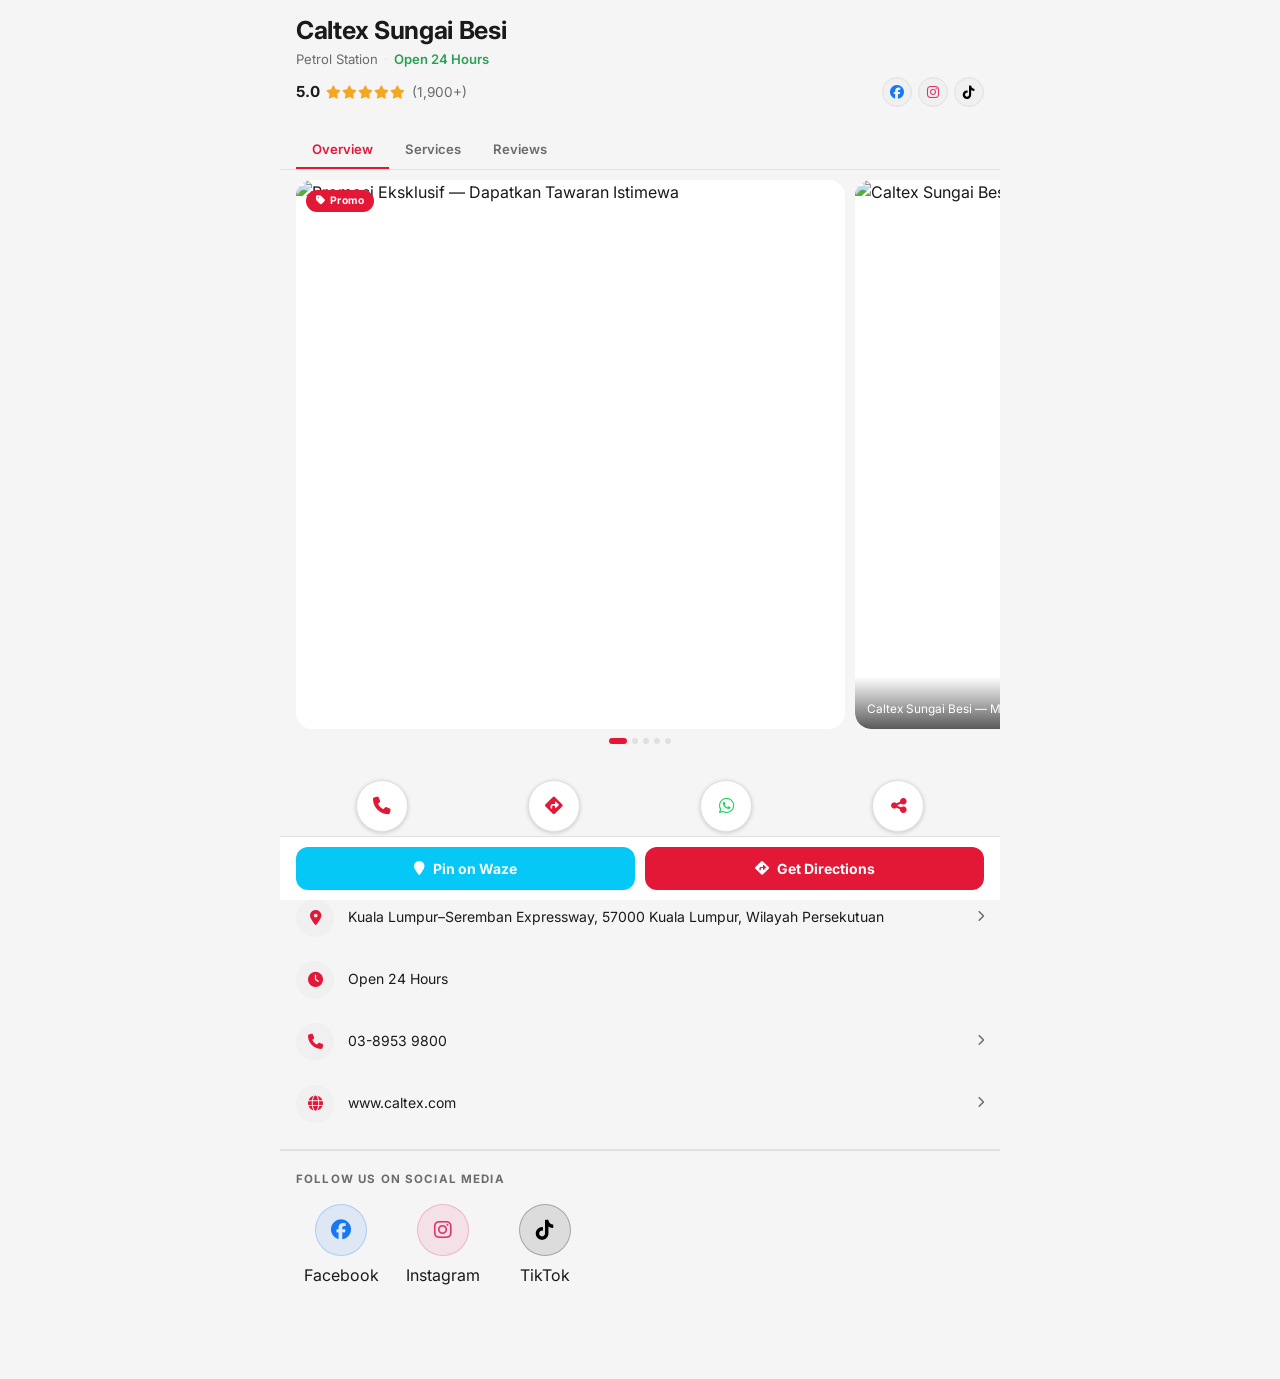
==== commit d612612f: "feat: English action labels, social icons in header + follow section - Action buttons: Call / Direct" ====
--- a/index.html
+++ b/index.html
@@ -37,6 +37,7 @@
       <span id="biz-rating-num" class="biz-rating-num"></span>
       <span id="biz-stars" class="biz-stars"></span>
       <span id="biz-review-count" class="biz-review-count"></span>
+      <span id="biz-social" class="biz-social"></span>
     </div>
   </section>
 
@@ -76,6 +77,9 @@
       <section class="details-section" aria-label="Business details">
         <div id="business-details"></div>
       </section>
+
+      <!-- Follow us on social media -->
+      <section id="social-follow" class="social-follow-section" aria-label="Social media"></section>
 
     </div><!-- /panel-overview -->
 
--- a/style.css
+++ b/style.css
@@ -110,7 +110,7 @@
   overflow: hidden;
   position: relative;
   background: var(--color-surface);
-  aspect-ratio: 4 / 3;
+  aspect-ratio: 1 / 1;
   cursor: default;
 }
 
@@ -235,12 +235,107 @@
 
 
 /* ────────────────────────────────
+   SOCIAL ICONS — header row
+──────────────────────────────── */
+.biz-rating-row {
+  display: flex;
+  align-items: center;
+  gap: 6px;
+  font-size: 0.85rem;
+  flex-wrap: nowrap;
+}
+
+.biz-social {
+  margin-left: auto;       /* push to right */
+  display: flex;
+  align-items: center;
+  gap: 6px;
+  flex-shrink: 0;
+}
+
+.social-icon-link {
+  width: 30px; height: 30px;
+  border-radius: 50%;
+  background: var(--color-surface-2);
+  border: 1px solid var(--color-border);
+  display: flex; align-items: center; justify-content: center;
+  color: var(--social-color, var(--color-text-muted));
+  font-size: 0.85rem;
+  text-decoration: none;
+  transition: background var(--transition), transform 0.12s, border-color var(--transition);
+}
+.social-icon-link:hover {
+  background: color-mix(in srgb, var(--social-color) 12%, transparent);
+  border-color: color-mix(in srgb, var(--social-color) 35%, transparent);
+  transform: scale(1.1);
+}
+.social-icon-link:active { transform: scale(0.95); }
+
+/* ────────────────────────────────
+   FOLLOW US — overview bottom section
+──────────────────────────────── */
+.social-follow-section {
+  padding: 20px 16px 28px;
+  border-top: 1px solid var(--color-border);
+}
+
+.follow-heading {
+  display: flex;
+  align-items: center;
+  gap: 10px;
+  margin-bottom: 16px;
+}
+
+.follow-label {
+  font-size: 0.72rem;
+  font-weight: 700;
+  text-transform: uppercase;
+  letter-spacing: 0.1em;
+  color: var(--color-text-muted);
+}
+
+.follow-icons {
+  display: flex;
+  gap: 12px;
+}
+
+.follow-icon-btn {
+  display: flex;
+  flex-direction: column;
+  align-items: center;
+  gap: 7px;
+  text-decoration: none;
+  color: var(--color-text);
+  flex: 1;
+  max-width: 90px;
+}
+
+.follow-icon-circle {
+  width: 52px; height: 52px;
+  border-radius: 50%;
+  background: color-mix(in srgb, var(--social-color) 10%, transparent);
+  border: 1.5px solid color-mix(in srgb, var(--social-color) 25%, transparent);
+  display: flex; align-items: center; justify-content: center;
+  color: var(--social-color);
+  font-size: 1.25rem;
+  transition: background var(--transition), transform 0.12s, box-shadow var(--transition);
+}
+.follow-icon-btn:hover .follow-icon-circle {
+  background: color-mix(in srgb, var(--social-color) 18%, transparent);
+  transform: translateY(-2px);
+  box-shadow: 0 4px 12px color-mix(in srgb, var(--social-color) 25%, transparent);
+}
+.follow-icon-btn:active .follow-icon-circle { transform: scale(0.93); }
+
+/* ────────────────────────────────
    BUSINESS HEADER — topmost, sits above tabs
 ──────────────────────────────── */
 .biz-header {
   padding: 16px 16px 12px;
   background: var(--color-bg);
 }
+
+
 
 .biz-name {
   font-size: 1.55rem;
@@ -268,13 +363,6 @@
 .biz-open-badge {
   color: #2E9E57;
   font-weight: 600;
-}
-
-.biz-rating-row {
-  display: flex;
-  align-items: center;
-  gap: 6px;
-  font-size: 0.85rem;
 }
 
 .biz-rating-num {
@@ -451,10 +539,10 @@
   transform: translateY(-2px);
 }
 
-/* 16:9 image container */
+/* 1:1 image container */
 .highlight-img-wrap {
   width: 100%;
-  aspect-ratio: 16 / 9;
+  aspect-ratio: 1 / 1;
   overflow: hidden;
   background: var(--color-surface-2);
 }
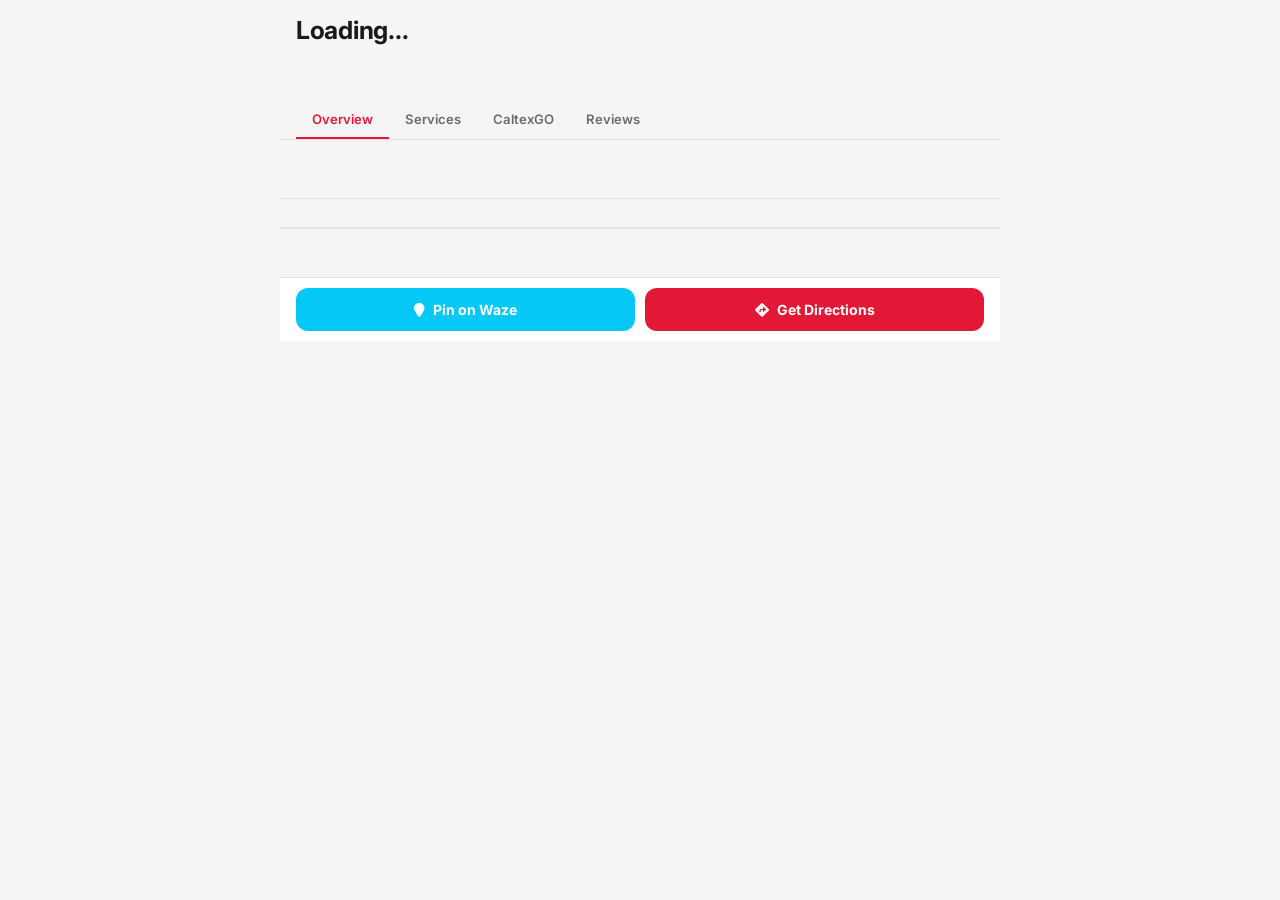
==== commit 0ad4acb6: "feat: CaltexGO loyalty tab - New tab in nav: Overview | Services | CaltexGO | Reviews - Hero banner " ====
--- a/index.html
+++ b/index.html
@@ -48,6 +48,7 @@
   <nav class="tabs-nav" role="tablist" aria-label="Profile sections">
     <button class="tab-btn active" role="tab" data-tab="overview"  aria-selected="true">Overview</button>
     <button class="tab-btn"        role="tab" data-tab="services"  aria-selected="false">Services</button>
+    <button class="tab-btn"        role="tab" data-tab="caltexgo"  aria-selected="false">CaltexGO</button>
     <button class="tab-btn"        role="tab" data-tab="reviews"   aria-selected="false">Reviews</button>
   </nav>
 
@@ -90,6 +91,12 @@
         <div id="highlights-list" class="highlights-list"></div>
       </section>
     </div><!-- /panel-services -->
+
+
+    <!-- ── CALTEXGO ── -->
+    <div id="panel-caltexgo" class="tab-panel">
+      <div id="caltexgo-panel" class="caltexgo-panel"></div>
+    </div><!-- /panel-caltexgo -->
 
 
     <!-- ── REVIEWS ── -->
--- a/style.css
+++ b/style.css
@@ -582,6 +582,194 @@
   color: var(--color-text-muted);
   line-height: 1.6;
 }
+
+/* ────────────────────────────────
+   CALTEXGO LOYALTY TAB
+──────────────────────────────── */
+.caltexgo-panel {
+  padding-bottom: 28px;
+}
+
+/* Hero block */
+.cgo-hero {
+  background: linear-gradient(135deg,
+    var(--color-accent) 0%,
+    color-mix(in srgb, var(--color-accent) 70%, #000) 100%);
+  color: #fff;
+  padding: 20px 16px 18px;
+}
+
+.cgo-logo-row {
+  display: flex;
+  align-items: flex-start;
+  gap: 12px;
+  margin-bottom: 14px;
+}
+
+.cgo-logo-icon {
+  flex-shrink: 0;
+  width: 46px; height: 46px;
+  border-radius: var(--radius-md);
+  background: rgba(255,255,255,0.18);
+  display: flex; align-items: center; justify-content: center;
+  font-size: 1.3rem;
+  color: #fff;
+}
+
+.cgo-hero-title {
+  font-size: 1.1rem;
+  font-weight: 800;
+  line-height: 1.2;
+  margin-bottom: 4px;
+}
+
+.cgo-hero-sub {
+  font-size: 0.78rem;
+  opacity: 0.88;
+  line-height: 1.5;
+}
+
+.cgo-chips {
+  display: flex;
+  flex-wrap: wrap;
+  gap: 8px;
+}
+
+.cgo-chip {
+  display: inline-flex;
+  align-items: center;
+  gap: 5px;
+  background: rgba(255,255,255,0.18);
+  border: 1px solid rgba(255,255,255,0.30);
+  border-radius: var(--radius-pill);
+  padding: 5px 12px;
+  font-size: 0.72rem;
+  font-weight: 700;
+  color: #fff;
+}
+
+.cgo-chip-alt {
+  background: rgba(255,255,255,0.10);
+}
+
+/* Benefits list */
+.cgo-benefits-list {
+  padding: 16px 16px 4px;
+  display: flex;
+  flex-direction: column;
+  gap: 4px;
+}
+
+.cgo-benefit {
+  display: flex;
+  align-items: flex-start;
+  gap: 14px;
+  padding: 12px 0;
+  border-bottom: 1px solid var(--color-border);
+}
+.cgo-benefit:last-child { border-bottom: none; }
+
+.cgo-benefit-icon {
+  flex-shrink: 0;
+  width: 38px; height: 38px;
+  border-radius: 50%;
+  background: var(--color-accent-soft);
+  border: 1.5px solid var(--color-accent-mid);
+  display: flex; align-items: center; justify-content: center;
+  color: var(--color-accent);
+  font-size: 0.95rem;
+}
+
+.cgo-benefit-body { flex: 1; }
+
+.cgo-benefit-title {
+  font-size: 0.875rem;
+  font-weight: 700;
+  color: var(--color-text);
+  margin-bottom: 3px;
+}
+
+.cgo-benefit-desc {
+  font-size: 0.775rem;
+  color: var(--color-text-muted);
+  line-height: 1.55;
+}
+
+/* Download section */
+.cgo-download-section {
+  margin: 16px 16px 0;
+  background: var(--color-surface);
+  border: 1px solid var(--color-border);
+  border-radius: var(--radius-lg);
+  padding: 18px 16px;
+}
+
+.cgo-download-label {
+  font-size: 0.72rem;
+  font-weight: 700;
+  text-transform: uppercase;
+  letter-spacing: 0.1em;
+  color: var(--color-text-muted);
+  margin-bottom: 14px;
+}
+
+.cgo-store-buttons {
+  display: flex;
+  gap: 10px;
+  margin-bottom: 14px;
+}
+
+.cgo-store-btn {
+  flex: 1;
+  display: flex;
+  align-items: center;
+  gap: 10px;
+  padding: 12px 14px;
+  background: var(--color-text);
+  color: var(--color-surface);
+  border-radius: var(--radius-md);
+  text-decoration: none;
+  transition: opacity var(--transition), transform 0.1s;
+}
+.cgo-store-btn:hover { opacity: 0.85; }
+.cgo-store-btn:active { transform: scale(0.97); }
+
+.cgo-store-icon {
+  font-size: 1.5rem;
+  flex-shrink: 0;
+  color: var(--color-surface);
+}
+
+.cgo-store-text {
+  display: flex;
+  flex-direction: column;
+  gap: 1px;
+}
+
+.cgo-store-sub {
+  font-size: 0.62rem;
+  opacity: 0.7;
+  line-height: 1;
+}
+
+.cgo-store-name {
+  font-size: 0.85rem;
+  font-weight: 700;
+  line-height: 1;
+}
+
+.cgo-learn-more {
+  display: flex;
+  align-items: center;
+  justify-content: center;
+  gap: 6px;
+  font-size: 0.78rem;
+  font-weight: 600;
+  color: var(--color-accent);
+  text-decoration: none;
+  padding: 6px 0;
+}
+.cgo-learn-more:hover { text-decoration: underline; }
 
 /* ────────────────────────────────
    REVIEWS
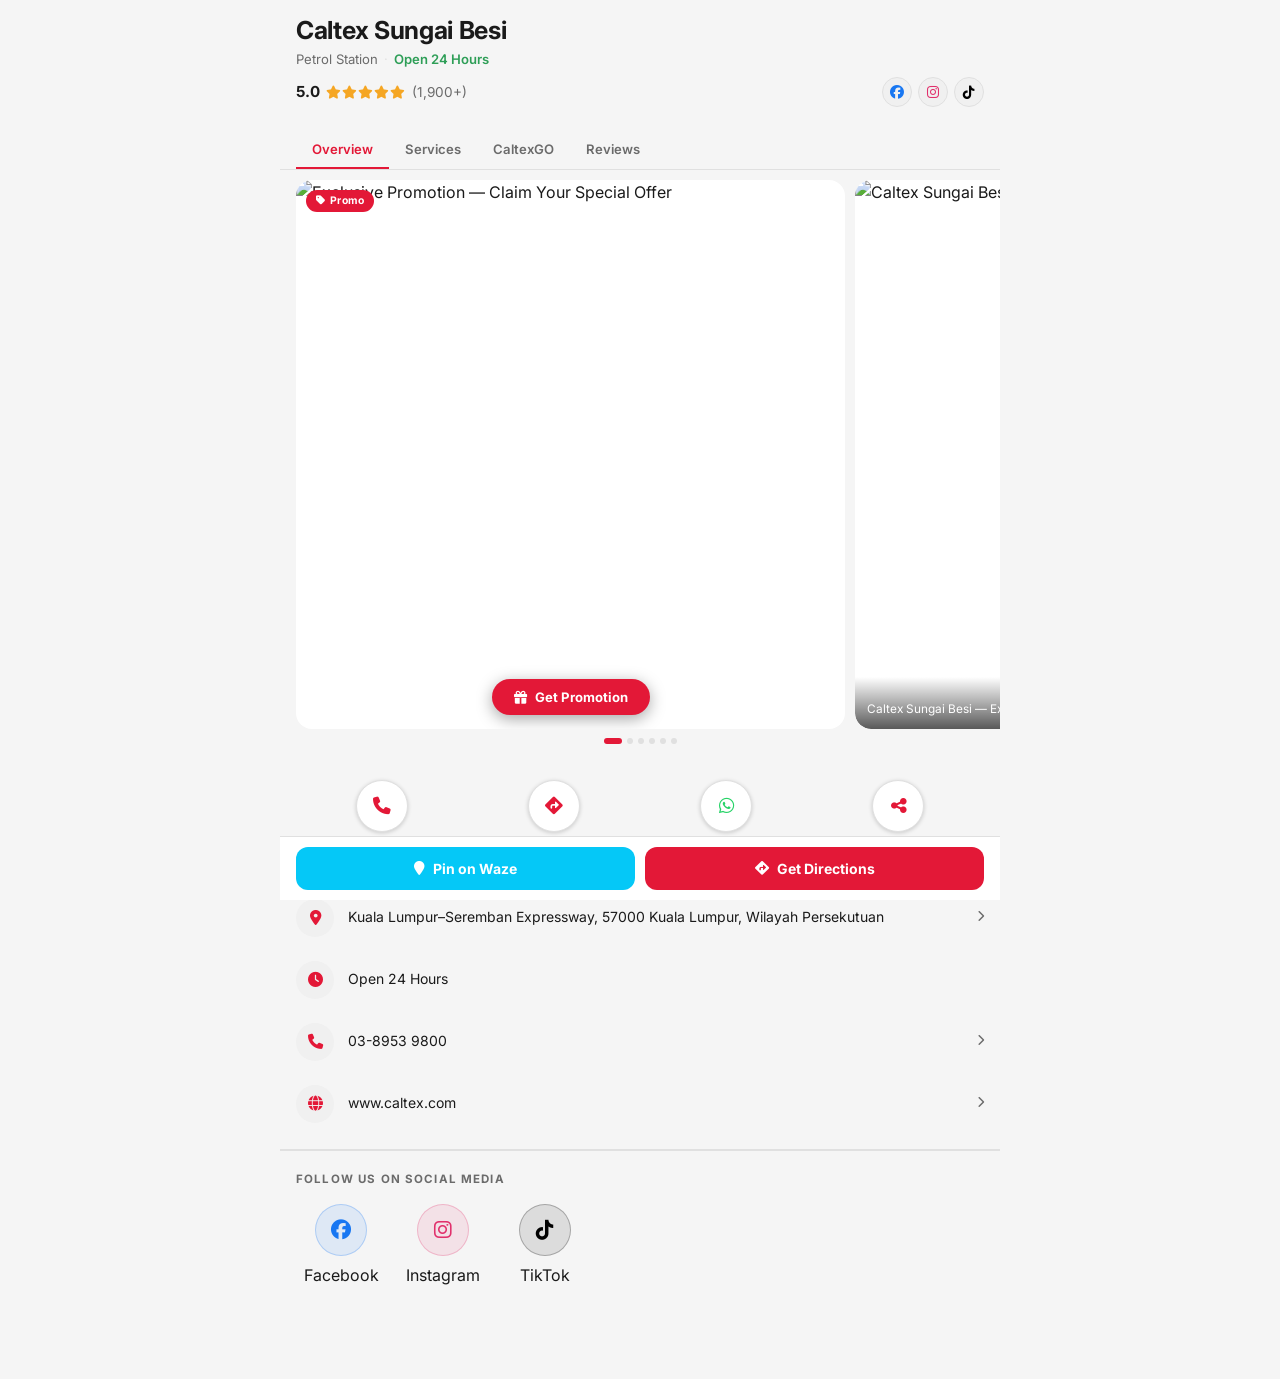
==== commit daedfafe: "feat: Netlify Forms integration for promo lead capture index.html: - Hidden <form name='promo-lead' " ====
--- a/index.html
+++ b/index.html
@@ -252,6 +252,22 @@
     </div>
   </div>
 </div>
+
+<!-- ══════════════════════════════
+     NETLIFY FORM DETECTION (hidden)
+     Required for Netlify to detect the form at build time.
+══════════════════════════════ -->
+<form name="promo-lead" netlify netlify-honeypot="bot-field" hidden>
+  <input type="hidden" name="form-name" value="promo-lead" />
+  <input name="bot-field" />
+  <input type="text"  name="name" />
+  <input type="tel"   name="phone" />
+  <input type="email" name="email" />
+  <input type="hidden" name="business" />
+  <input type="hidden" name="promotion" />
+  <input type="hidden" name="source" />
+</form>
+
 
 <!-- TOAST -->
 <div id="toast" role="status" aria-live="polite" aria-atomic="true"></div>
--- a/style.css
+++ b/style.css
@@ -136,8 +136,40 @@
 }
 
 /* Promo slide */
-.promo-slide { cursor: pointer; }
-.promo-slide:active { transform: scale(0.985); transition: transform 0.1s; }
+.promo-slide { cursor: default; }
+.promo-slide:active { transform: none; }
+
+/* "Get Promotion" button overlay — bottom centre */
+.promo-cta-overlay {
+  position: absolute;
+  bottom: 14px;
+  left: 0; right: 0;
+  display: flex;
+  justify-content: center;
+  pointer-events: none;   /* let swipe pass through the container */
+  z-index: 3;
+}
+
+.promo-cta-btn {
+  pointer-events: all;    /* only the button itself is clickable */
+  display: inline-flex;
+  align-items: center;
+  gap: 8px;
+  padding: 10px 22px;
+  background: var(--color-accent);
+  color: var(--color-accent-text);
+  border: none;
+  border-radius: var(--radius-pill);
+  font-size: 0.82rem;
+  font-weight: 700;
+  font-family: var(--font-body);
+  cursor: pointer;
+  box-shadow: 0 4px 16px rgba(0,0,0,0.35);
+  transition: transform 0.12s, opacity 0.15s;
+  white-space: nowrap;
+}
+.promo-cta-btn:hover  { opacity: 0.92; }
+.promo-cta-btn:active { transform: scale(0.95); }
 
 .promo-slide-badge-overlay {
   position: absolute;
